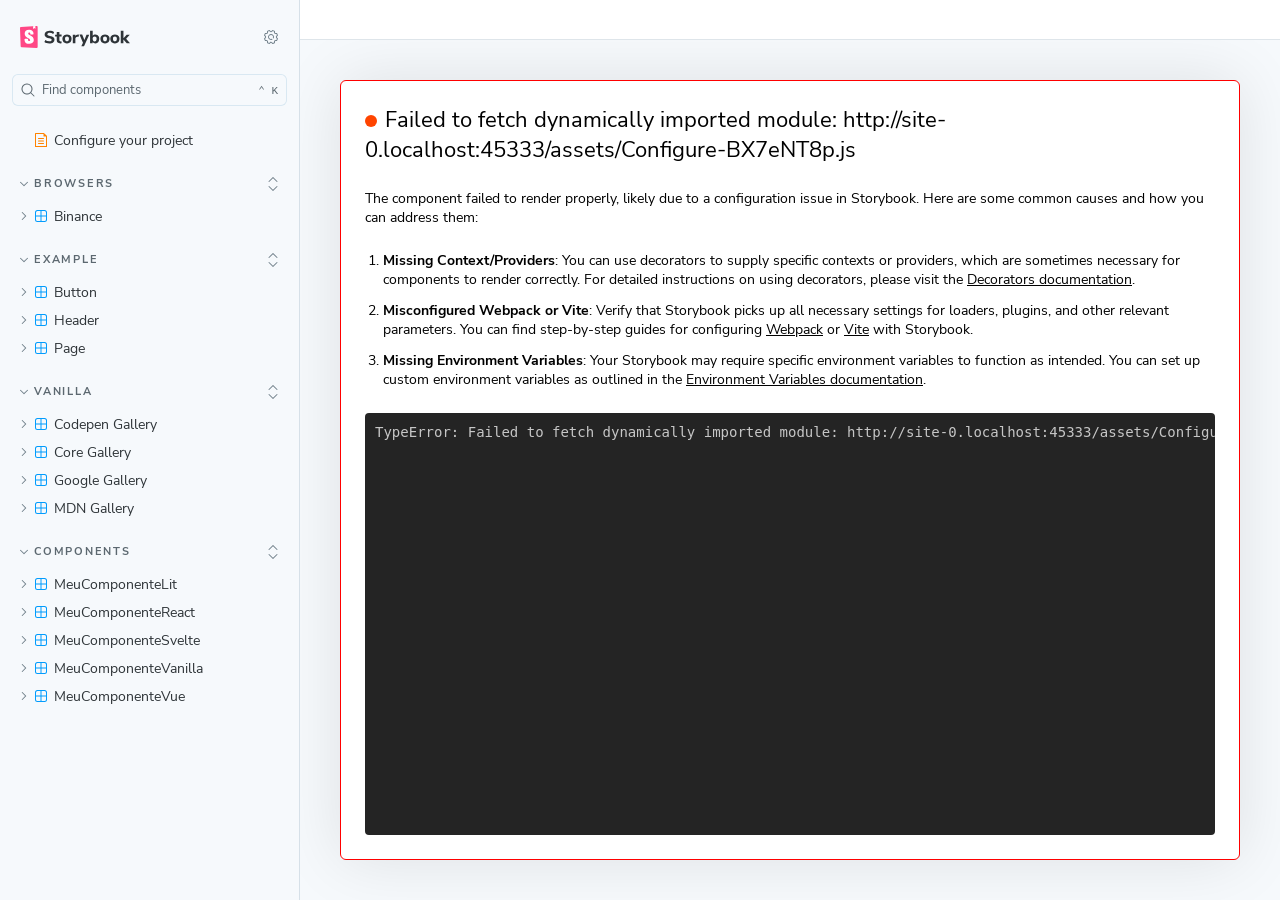
==== index.html @ c37a81dd "deploy: mozgbrasil/monorepo@d2609acfa27ac8f393d68536bc63b9bbd99294f7" ====
<!DOCTYPE html>
<html lang="en">
  <head>
    <meta charset="utf-8" />

    <title>storybook - Storybook</title>
    <meta name="viewport" content="width=device-width, initial-scale=1" />

    
    <link rel="icon" type="image/svg+xml" href="./favicon.svg" />
    
    <style>
      @font-face {
        font-family: 'Nunito Sans';
        font-style: normal;
        font-weight: 400;
        font-display: swap;
        src: url('./sb-common-assets/nunito-sans-regular.woff2') format('woff2');
      }

      @font-face {
        font-family: 'Nunito Sans';
        font-style: italic;
        font-weight: 400;
        font-display: swap;
        src: url('./sb-common-assets/nunito-sans-italic.woff2') format('woff2');
      }

      @font-face {
        font-family: 'Nunito Sans';
        font-style: normal;
        font-weight: 700;
        font-display: swap;
        src: url('./sb-common-assets/nunito-sans-bold.woff2') format('woff2');
      }

      @font-face {
        font-family: 'Nunito Sans';
        font-style: italic;
        font-weight: 700;
        font-display: swap;
        src: url('./sb-common-assets/nunito-sans-bold-italic.woff2') format('woff2');
      }
    </style>

    <link href="./sb-manager/runtime.js" rel="modulepreload" />

    
    <link href="./sb-addons/storybook-core-server-presets-0/common-manager-bundle.js" rel="modulepreload" />
    
    <link href="./sb-addons/chromatic-com-storybook-1/manager-bundle.js" rel="modulepreload" />
    
    <link href="./sb-addons/docs-2/manager-bundle.js" rel="modulepreload" />
    
    <link href="./sb-addons/a11y-3/manager-bundle.js" rel="modulepreload" />
    
    <link href="./sb-addons/vitest-4/manager-bundle.js" rel="modulepreload" />
       

    <style>
      #storybook-root[hidden] {
        display: none !important;
      }
    </style>

    
  </head>
  <body>
    <div id="root"></div>

    
    <script>
      
        
          window['FEATURES'] = {
  "argTypeTargetsV7": true,
  "legacyDecoratorFileOrder": false,
  "disallowImplicitActionsInRenderV8": true,
  "viewport": true,
  "highlight": true,
  "controls": true,
  "interactions": true,
  "actions": true,
  "backgrounds": true,
  "outline": true,
  "measure": true
};
        
      
        
          window['REFS'] = {};
        
      
        
          window['LOGLEVEL'] = "info";
        
      
        
          window['DOCS_OPTIONS'] = {
  "defaultName": "Docs"
};
        
      
        
          window['CONFIG_TYPE'] = "PRODUCTION";
        
      
        
      
        
      
        
          window['TAGS_OPTIONS'] = {
  "dev-only": {
    "excludeFromDocsStories": true
  },
  "docs-only": {
    "excludeFromSidebar": true
  },
  "test-only": {
    "excludeFromSidebar": true,
    "excludeFromDocsStories": true
  }
};
        
      
        
          window['STORYBOOK_RENDERER'] = "web-components";
        
      
        
          window['STORYBOOK_BUILDER'] = "@storybook/builder-vite";
        
      
        
          window['STORYBOOK_FRAMEWORK'] = "@storybook/web-components-vite";
        
      
    </script>
    

    <script type="module">
      import './sb-manager/globals-runtime.js';

      
        import './sb-addons/storybook-core-server-presets-0/common-manager-bundle.js';
      
        import './sb-addons/chromatic-com-storybook-1/manager-bundle.js';
      
        import './sb-addons/docs-2/manager-bundle.js';
      
        import './sb-addons/a11y-3/manager-bundle.js';
      
        import './sb-addons/vitest-4/manager-bundle.js';
      

      import './sb-manager/runtime.js';
    </script>
  </body>
</html>
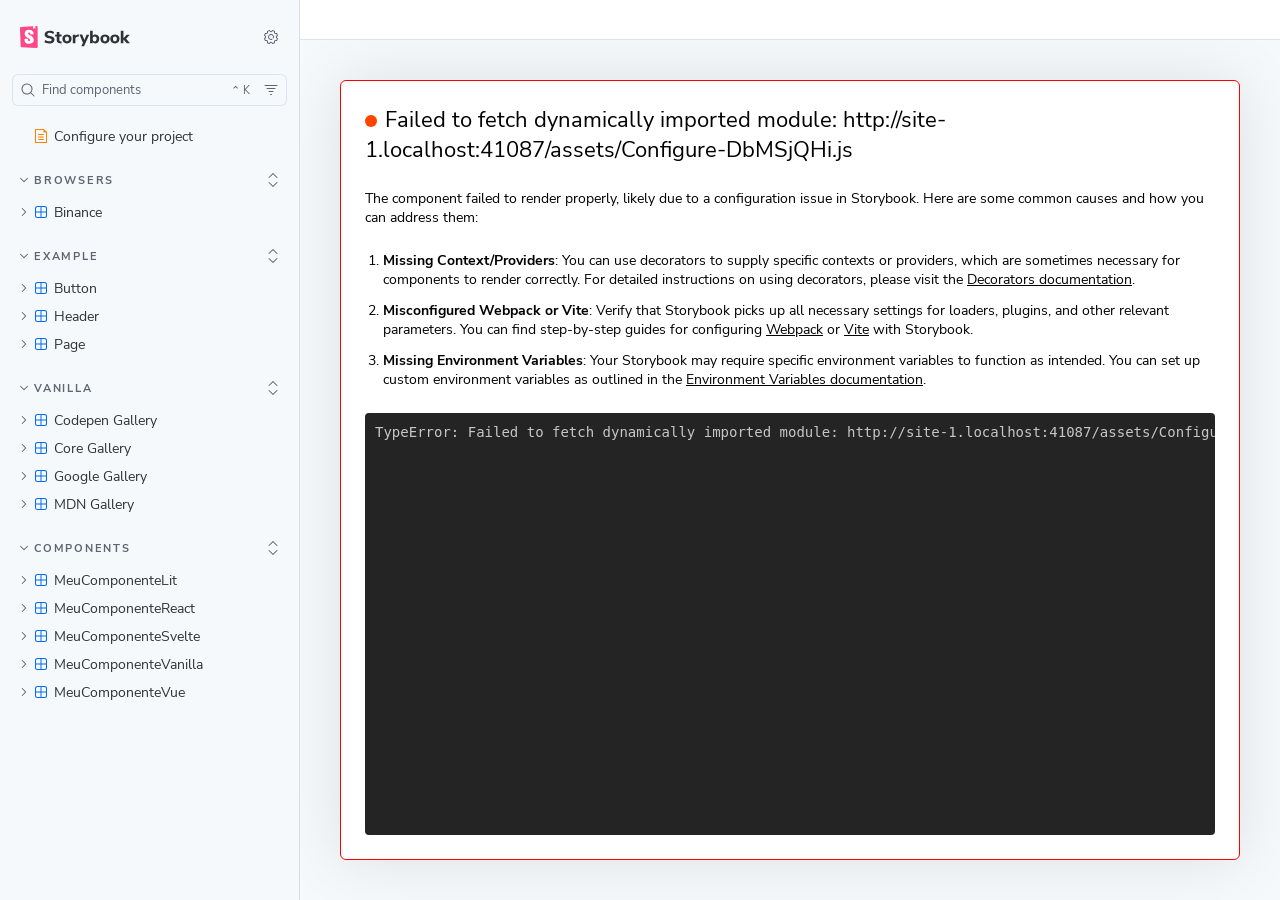
==== commit 0a6d497c: "deploy: mozgbrasil/monorepo@b160dd44333ca9e75c013d0542ff88d1df0704c5" ====
--- a/index.html
+++ b/index.html
@@ -110,30 +110,21 @@
         
       
         
-          window['TAGS_OPTIONS'] = {
-  "dev-only": {
-    "excludeFromDocsStories": true
-  },
-  "docs-only": {
-    "excludeFromSidebar": true
-  },
-  "test-only": {
-    "excludeFromSidebar": true,
-    "excludeFromDocsStories": true
-  }
-};
+          window['TAGS_OPTIONS'] = {};
+        
+      
+        
+          window['STORYBOOK_BUILDER'] = "vite";
+        
+      
+        
+          window['STORYBOOK_FRAMEWORK'] = "web-components-vite";
         
       
         
           window['STORYBOOK_RENDERER'] = "web-components";
         
       
-        
-          window['STORYBOOK_BUILDER'] = "@storybook/builder-vite";
-        
-      
-        
-          window['STORYBOOK_FRAMEWORK'] = "@storybook/web-components-vite";
         
       
     </script>
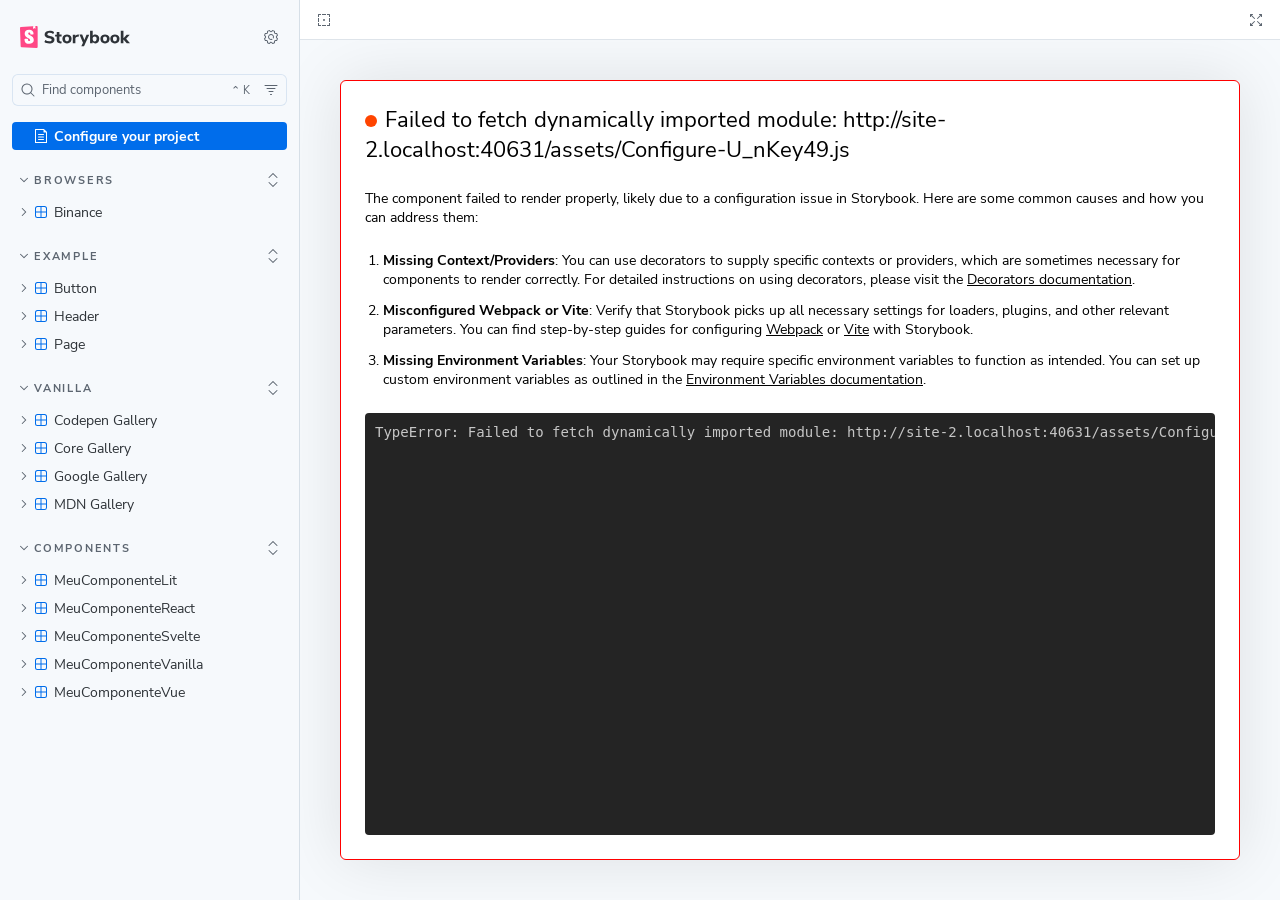
==== commit 60ade8f4: "deploy: mozgbrasil/monorepo@54843d393806f12856c90ddb0272d99b93dba4aa" ====
--- a/index.html
+++ b/index.html
@@ -83,7 +83,8 @@
   "actions": true,
   "backgrounds": true,
   "outline": true,
-  "measure": true
+  "measure": true,
+  "sidebarOnboardingChecklist": true
 };
         
       
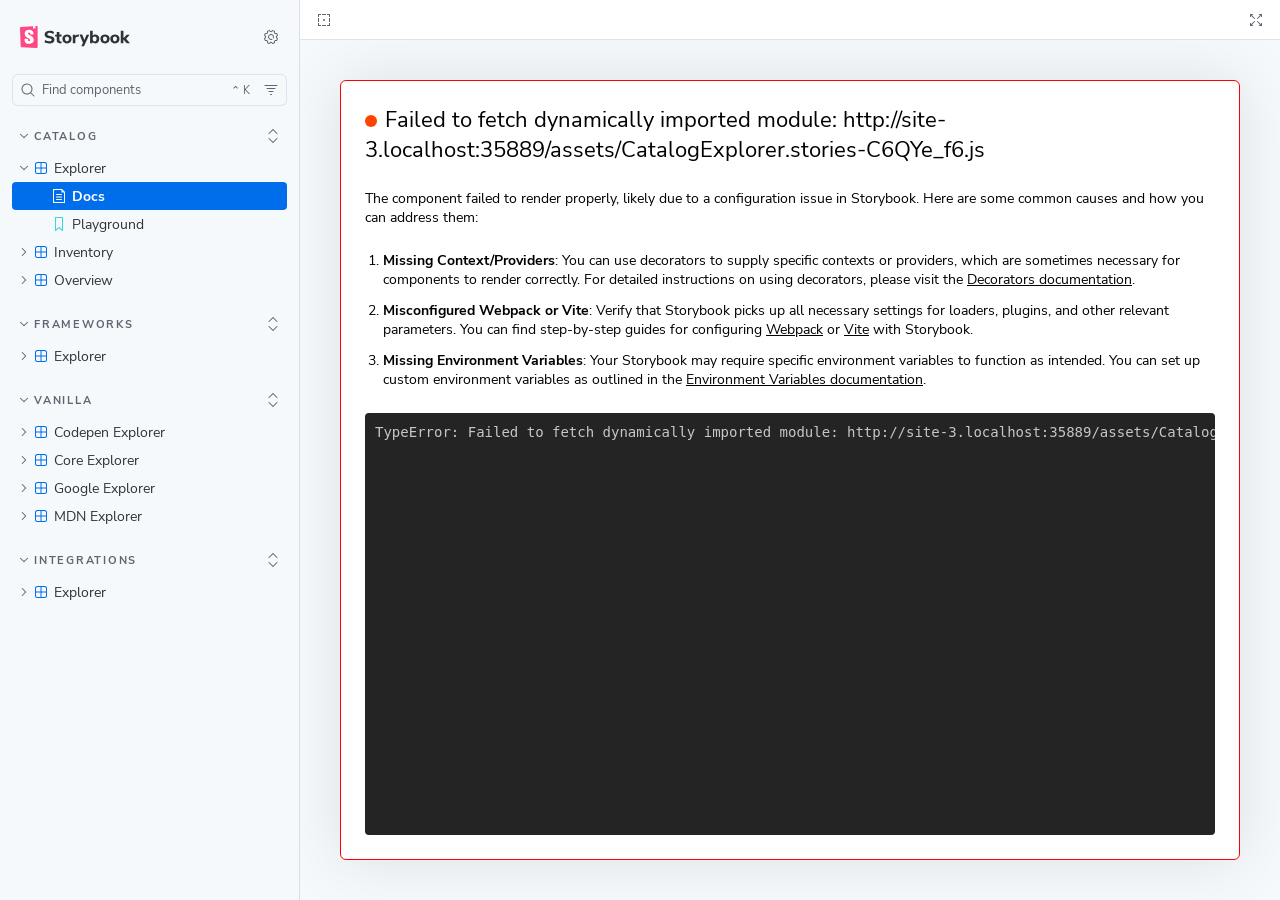
==== commit a636d9bb: "ci: publish node-web-components-build-storybook from e8f81756c1ba3dd1a1b0d4ea0a7452dccc510e20" ====
--- a/index.html
+++ b/index.html
@@ -98,7 +98,8 @@
       
         
           window['DOCS_OPTIONS'] = {
-  "defaultName": "Docs"
+  "defaultName": "Docs",
+  "autodocs": "tag"
 };
         
       
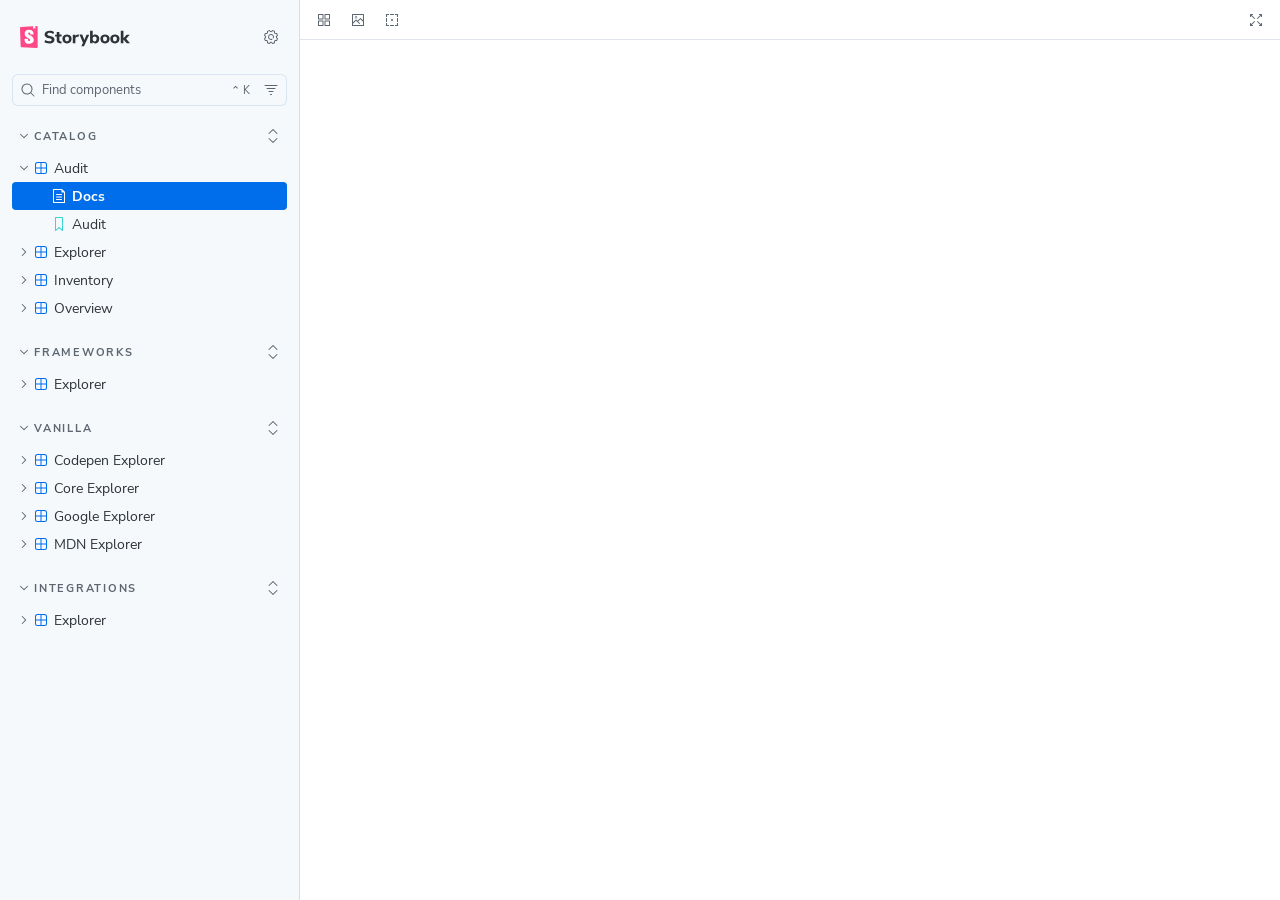
==== commit bf09b428: "ci: publish node-web-components-build-storybook from 1cf95834b804a2a0b27fd26158db204bafd6320b" ====
--- a/index.html
+++ b/index.html
@@ -55,7 +55,32 @@
     <link href="./sb-addons/a11y-3/manager-bundle.js" rel="modulepreload" />
     
     <link href="./sb-addons/vitest-4/manager-bundle.js" rel="modulepreload" />
-       
+      <meta charset="utf-8" />
+<meta name="viewport" content="width=device-width, initial-scale=1" />
+<meta
+  name="description"
+  content="Storybook auditável da biblioteca Mozg Web Components, com catálogo tipado e explorers por família."
+/>
+<meta name="application-name" content="Mozg Web Components Storybook" />
+<meta name="apple-mobile-web-app-title" content="Mozg Storybook" />
+<meta name="theme-color" content="#0f172a" />
+<meta name="color-scheme" content="light" />
+<meta name="referrer" content="strict-origin-when-cross-origin" />
+<meta name="format-detection" content="telephone=no" />
+<meta name="robots" content="noindex,nofollow" />
+<meta property="og:title" content="Mozg Web Components Storybook" />
+<meta
+  property="og:description"
+  content="Catálogo tipado, explorers por família e trilha auditável para a biblioteca de Web Components da MOZG."
+/>
+<meta property="og:type" content="website" />
+<meta name="twitter:card" content="summary_large_image" />
+<meta name="twitter:title" content="Mozg Web Components Storybook" />
+<meta
+  name="twitter:description"
+  content="Catálogo tipado, explorers por família e trilha auditável para a biblioteca de Web Components da MOZG."
+/>
+ 
 
     <style>
       #storybook-root[hidden] {
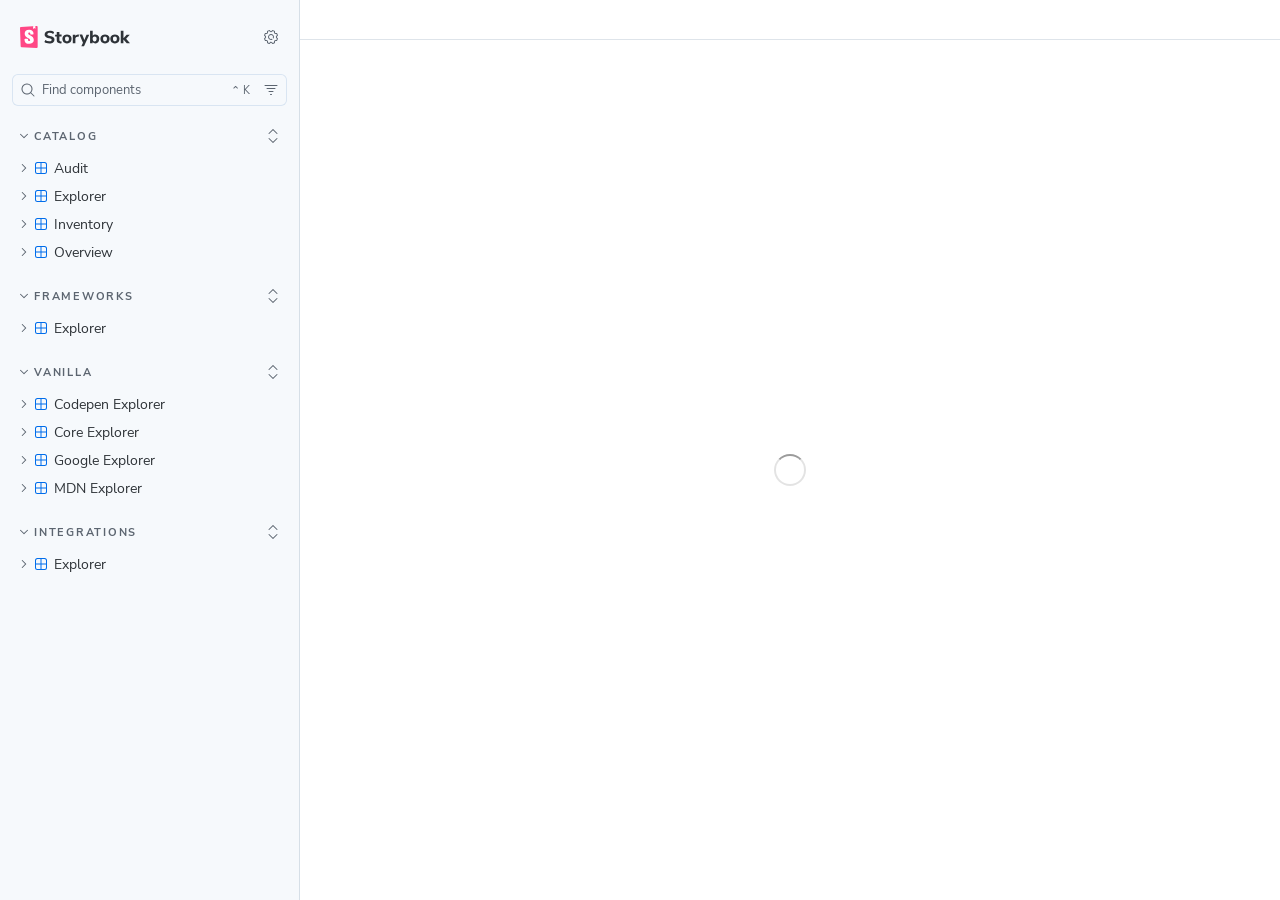
==== commit 71f5b253: "ci: publish node-web-components-build-storybook from 0bfaf59ff4be4174e15bed8ee2f7a7baca73755a" ====
--- a/index.html
+++ b/index.html
@@ -109,7 +109,8 @@
   "backgrounds": true,
   "outline": true,
   "measure": true,
-  "sidebarOnboardingChecklist": true
+  "sidebarOnboardingChecklist": true,
+  "componentsManifest": true
 };
         
       
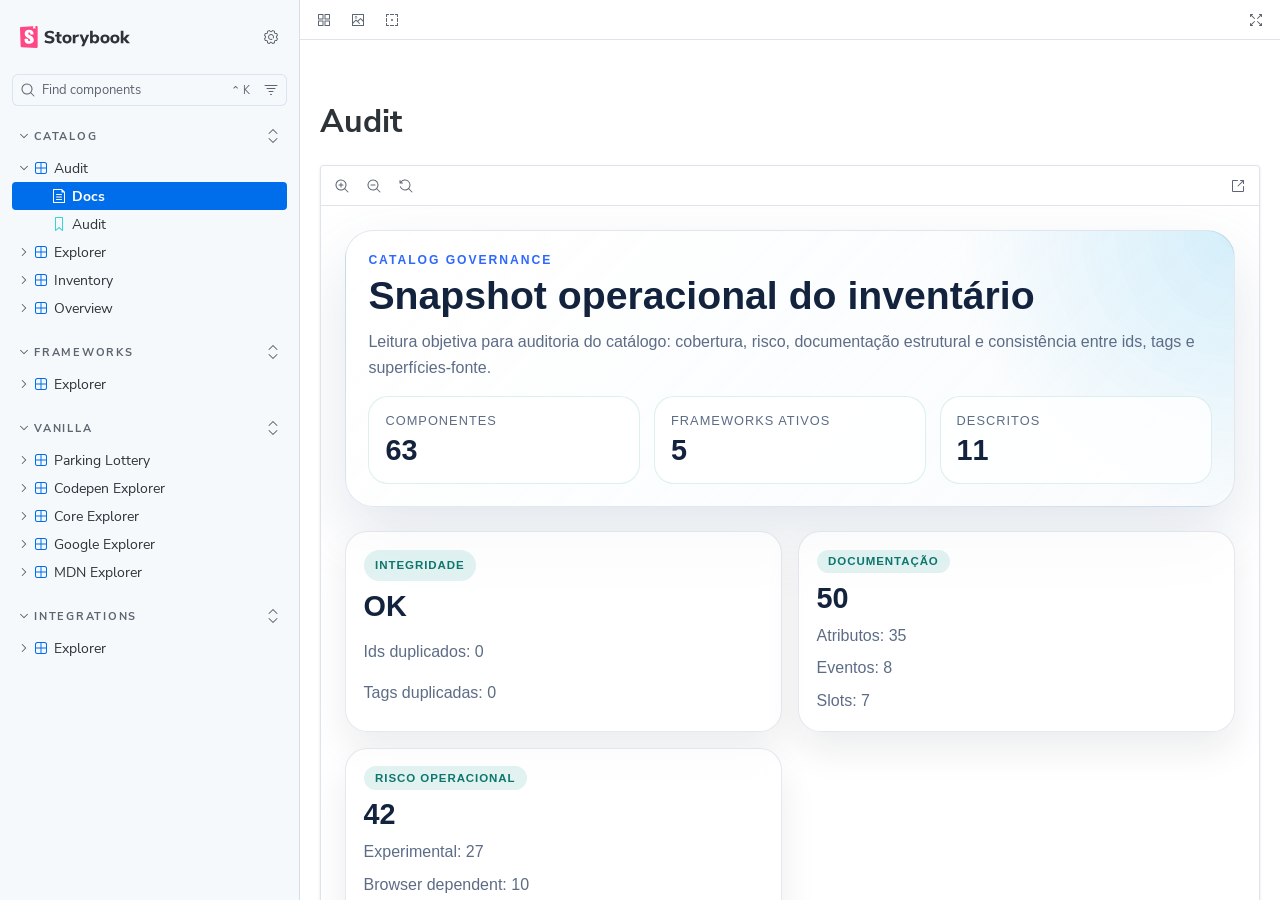
==== commit b39f4f1d: "ci: publish node-web-components-build-storybook from bf5a3f44b942ca5f5704ab4f9aa694c69acd9f3a" ====
--- a/index.html
+++ b/index.html
@@ -48,13 +48,9 @@
     
     <link href="./sb-addons/storybook-core-server-presets-0/common-manager-bundle.js" rel="modulepreload" />
     
-    <link href="./sb-addons/chromatic-com-storybook-1/manager-bundle.js" rel="modulepreload" />
+    <link href="./sb-addons/docs-1/manager-bundle.js" rel="modulepreload" />
     
-    <link href="./sb-addons/docs-2/manager-bundle.js" rel="modulepreload" />
-    
-    <link href="./sb-addons/a11y-3/manager-bundle.js" rel="modulepreload" />
-    
-    <link href="./sb-addons/vitest-4/manager-bundle.js" rel="modulepreload" />
+    <link href="./sb-addons/a11y-2/manager-bundle.js" rel="modulepreload" />
       <meta charset="utf-8" />
 <meta name="viewport" content="width=device-width, initial-scale=1" />
 <meta
@@ -110,7 +106,7 @@
   "outline": true,
   "measure": true,
   "sidebarOnboardingChecklist": true,
-  "componentsManifest": true
+  "componentsManifest": false
 };
         
       
@@ -164,13 +160,9 @@
       
         import './sb-addons/storybook-core-server-presets-0/common-manager-bundle.js';
       
-        import './sb-addons/chromatic-com-storybook-1/manager-bundle.js';
+        import './sb-addons/docs-1/manager-bundle.js';
       
-        import './sb-addons/docs-2/manager-bundle.js';
-      
-        import './sb-addons/a11y-3/manager-bundle.js';
-      
-        import './sb-addons/vitest-4/manager-bundle.js';
+        import './sb-addons/a11y-2/manager-bundle.js';
       
 
       import './sb-manager/runtime.js';
